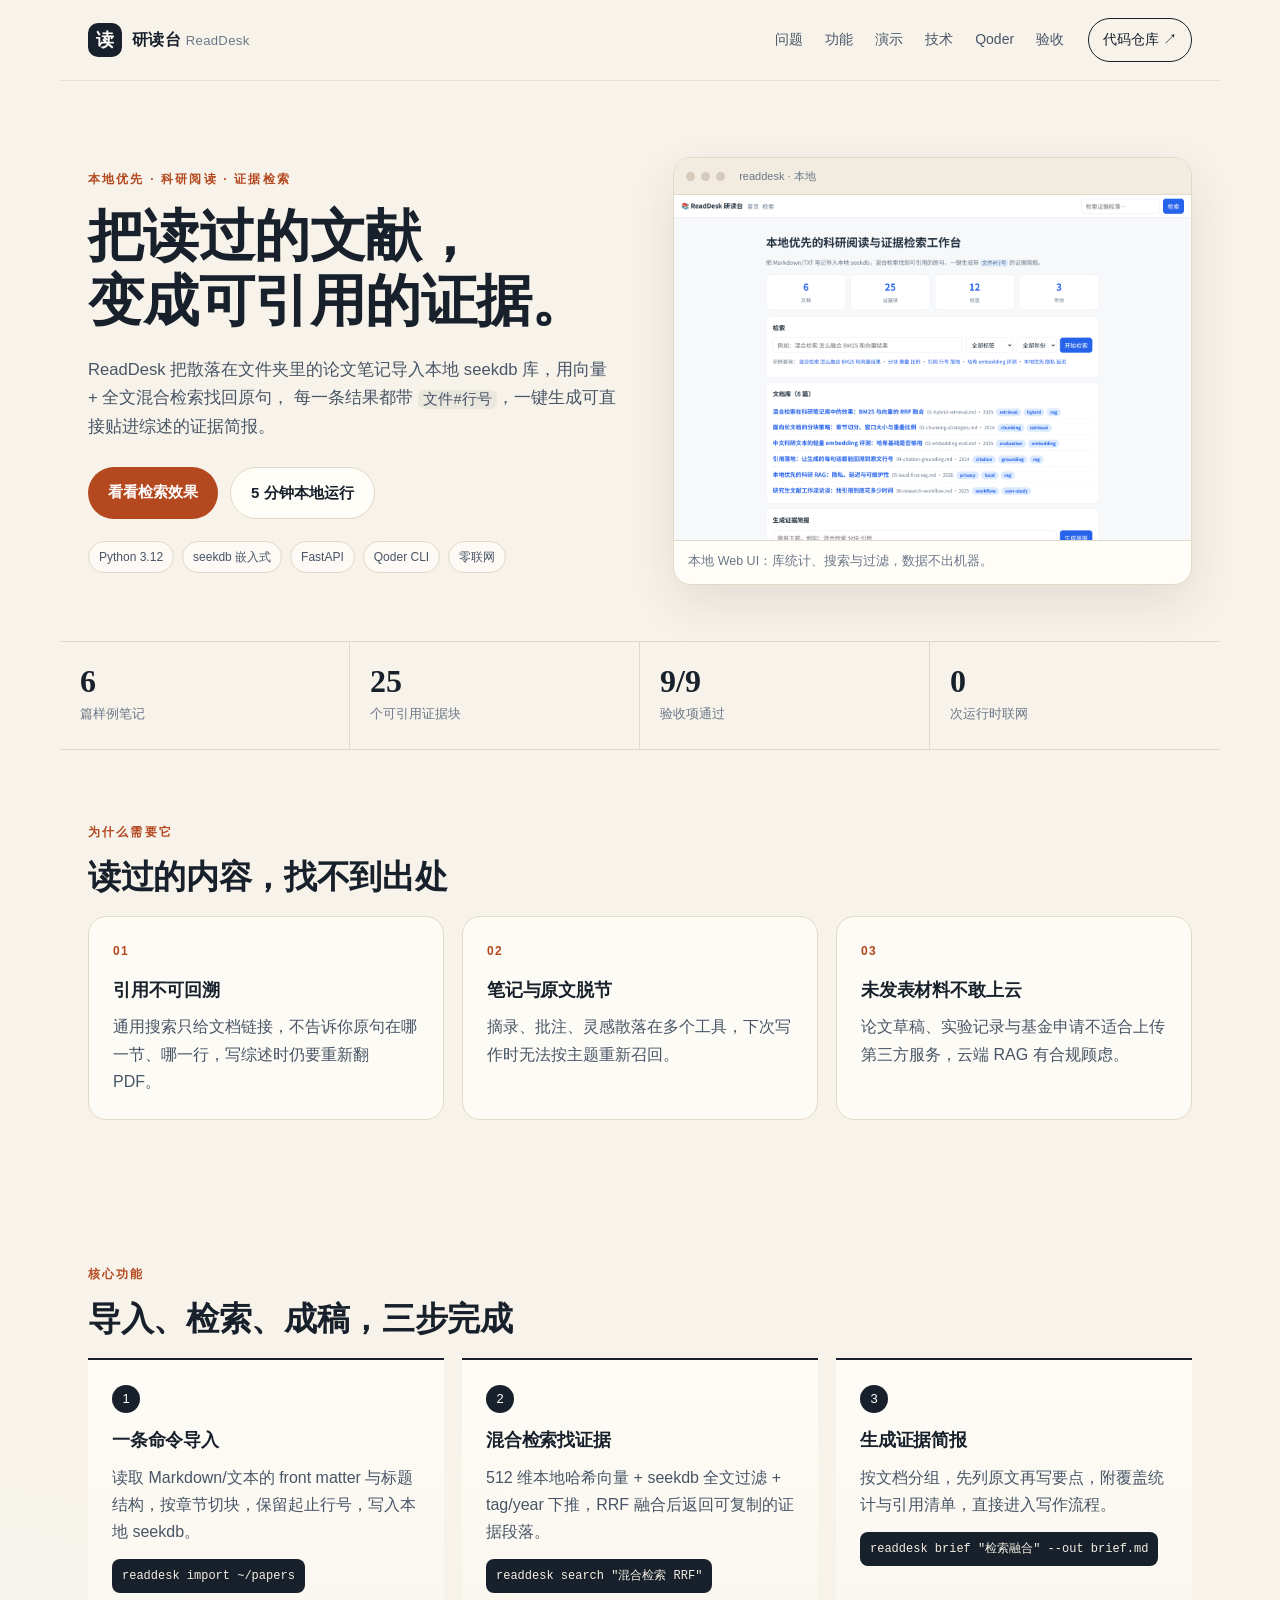
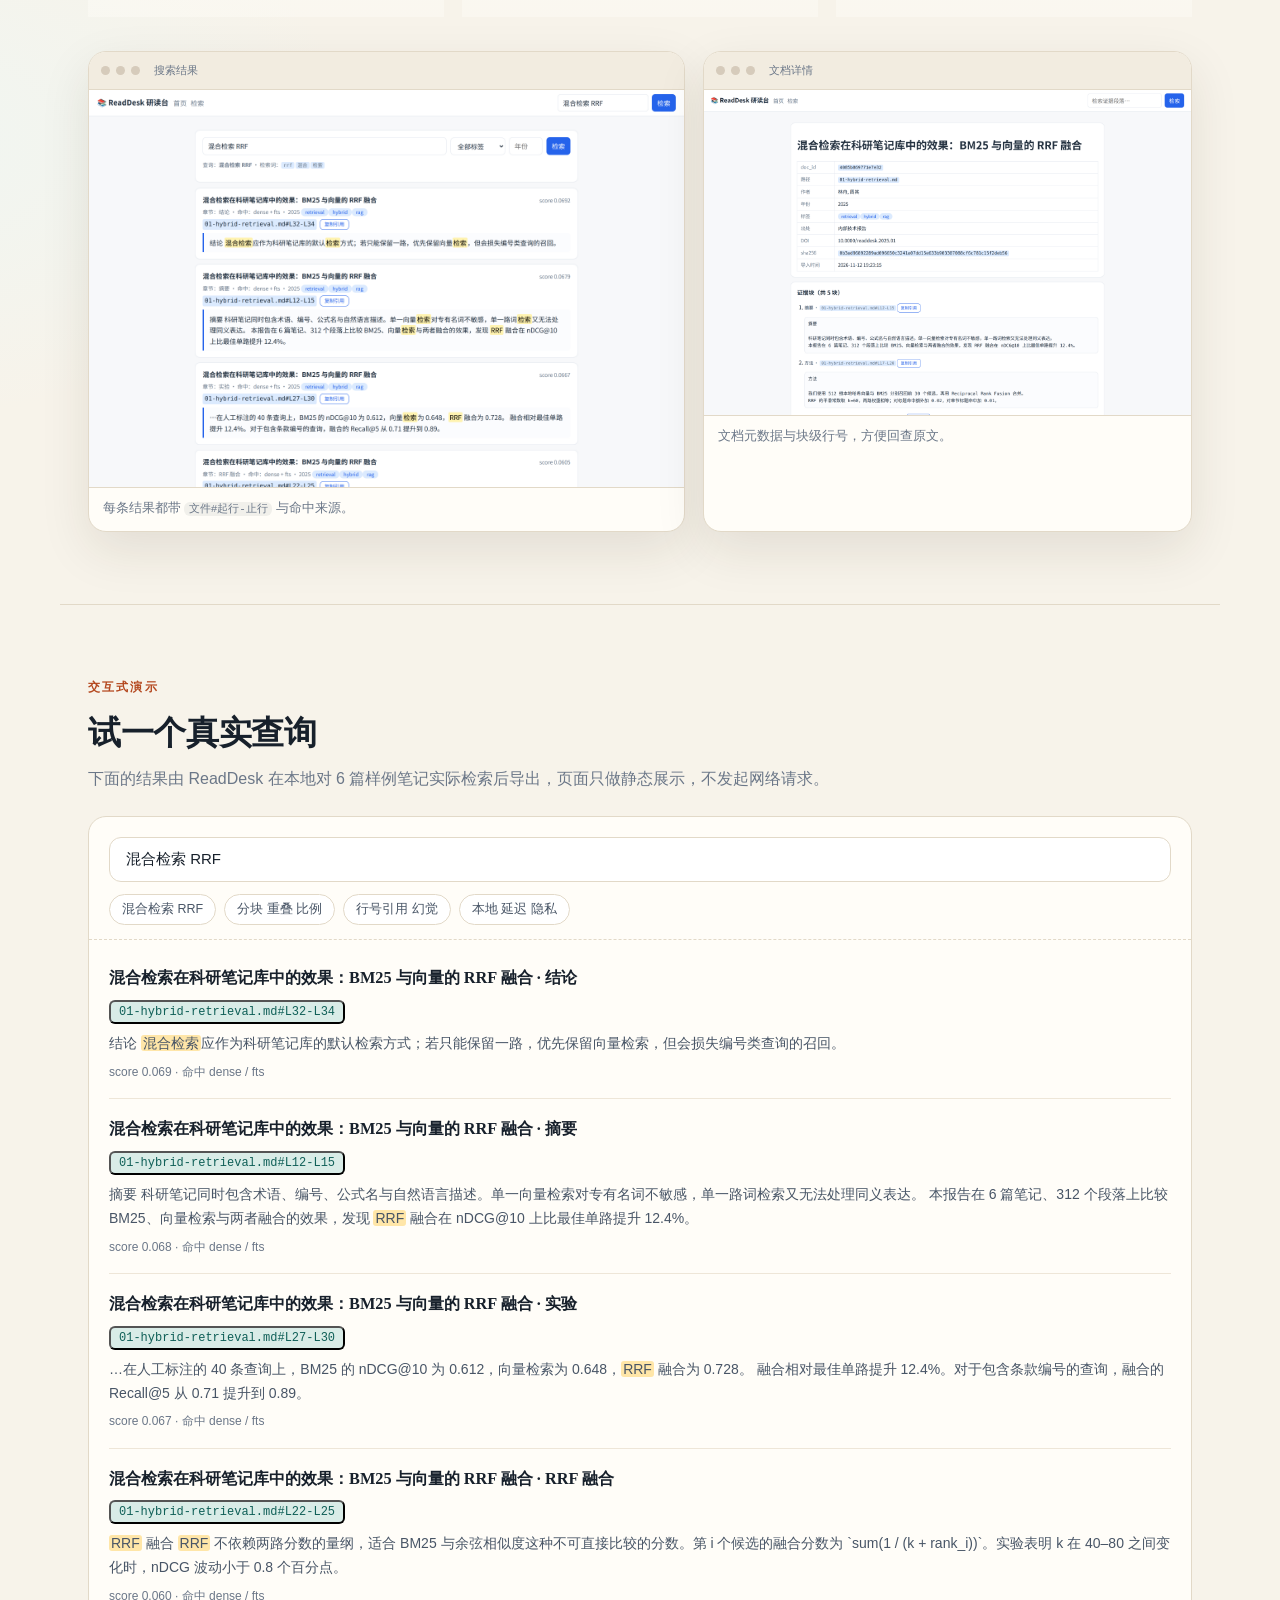
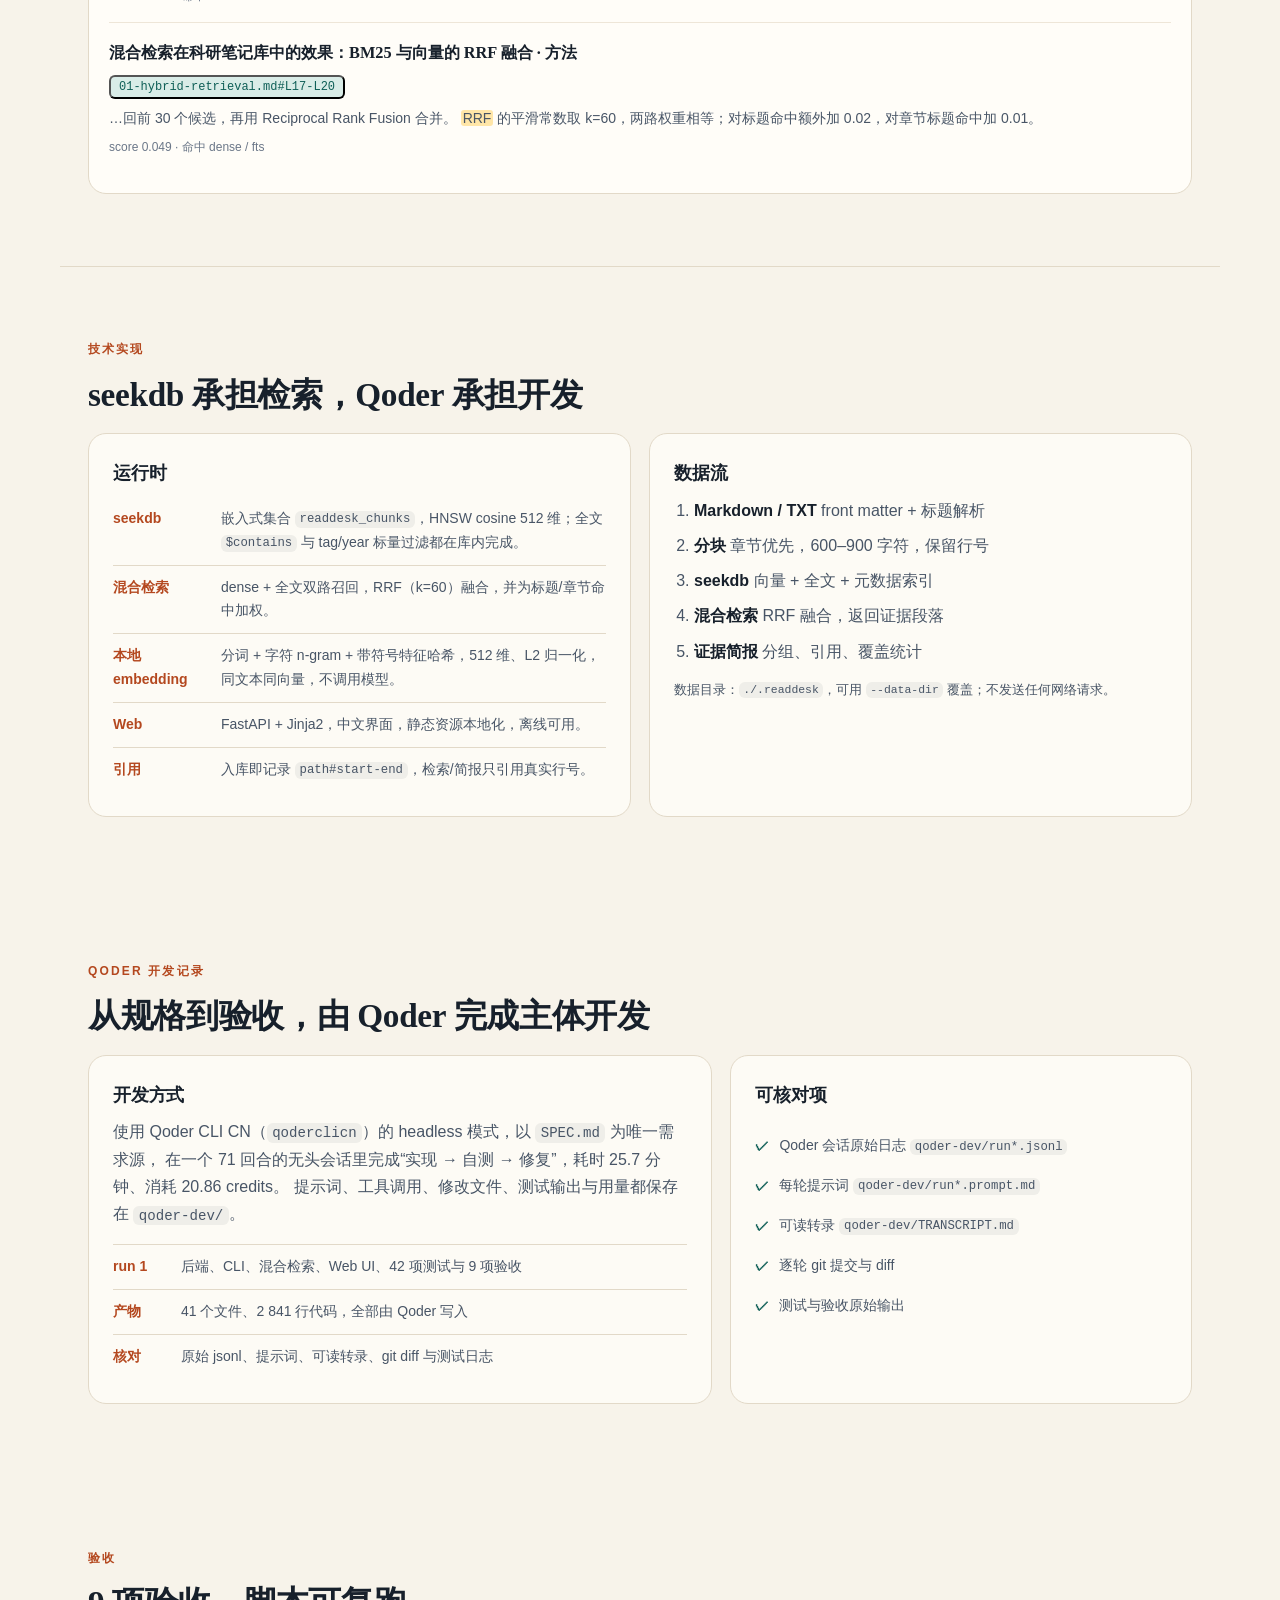
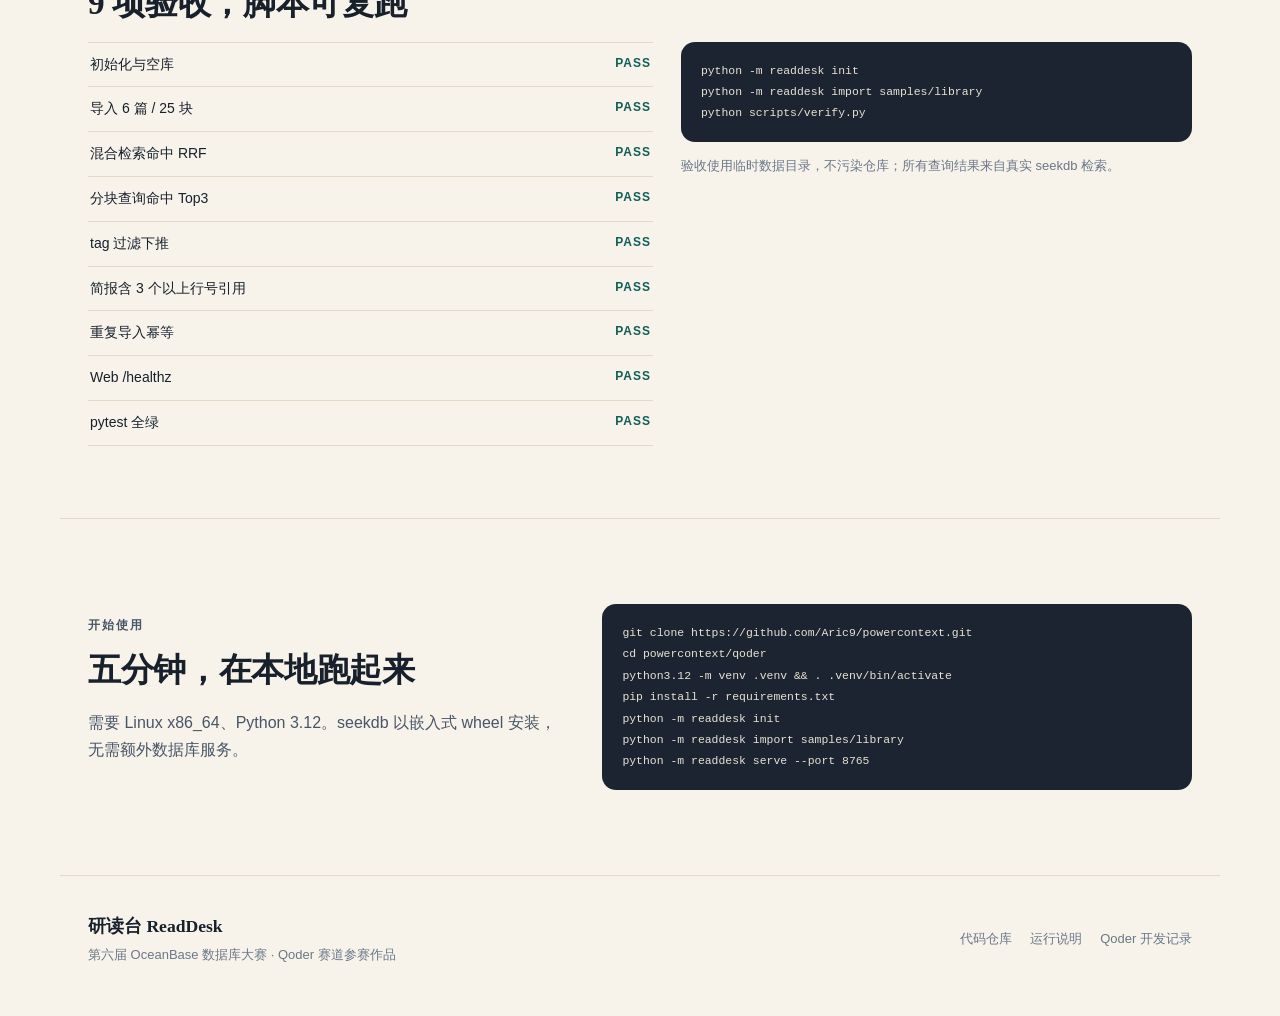
==== qoder/site/index.html @ 0f5fea60 "feat(qoder): add ReadDesk local-first research evidence workbench" ====
<!doctype html>
<html lang="zh-CN">
<head>
  <meta charset="utf-8" />
  <meta name="viewport" content="width=device-width, initial-scale=1" />
  <title>研读台 ReadDesk — 把读过的文献，变成可引用的证据</title>
  <meta name="description" content="ReadDesk 是一个本地优先的科研阅读与证据检索工作台：导入 Markdown 笔记，用 seekdb 混合检索定位原句，一键生成带行号引用的证据简报。" />
  <link rel="stylesheet" href="assets/style.css" />
</head>
<body>
  <header class="site-header">
    <a class="brand" href="#top">
      <span class="brand-mark">读</span>
      <span class="brand-name">研读台 <em>ReadDesk</em></span>
    </a>
    <nav class="nav">
      <a href="#problem">问题</a>
      <a href="#features">功能</a>
      <a href="#demo">演示</a>
      <a href="#tech">技术</a>
      <a href="#qoder">Qoder</a>
      <a href="#verify">验收</a>
    </nav>
    <a class="ghost-button" href="https://github.com/Aric9/powercontext/tree/qoder/readdesk/qoder" target="_blank" rel="noreferrer">代码仓库 ↗</a>
  </header>

  <main id="top">
    <section class="hero">
      <div class="hero-copy">
        <p class="eyebrow">本地优先 · 科研阅读 · 证据检索</p>
        <h1>把读过的文献，<br />变成可引用的证据。</h1>
        <p class="lede">
          ReadDesk 把散落在文件夹里的论文笔记导入本地 seekdb 库，用向量 + 全文混合检索找回原句，
          每一条结果都带 <code>文件#行号</code>，一键生成可直接贴进综述的证据简报。
        </p>
        <div class="hero-actions">
          <a class="primary-button" href="#demo">看看检索效果</a>
          <a class="secondary-button" href="#start">5 分钟本地运行</a>
        </div>
        <ul class="chips" aria-label="技术栈">
          <li>Python 3.12</li>
          <li>seekdb 嵌入式</li>
          <li>FastAPI</li>
          <li>Qoder CLI</li>
          <li>零联网</li>
        </ul>
      </div>
      <figure class="hero-shot">
        <div class="browser-bar"><span></span><span></span><span></span><em>readdesk · 本地</em></div>
        <img src="assets/home.png" alt="ReadDesk 首页：库统计与搜索框" loading="eager" />
        <figcaption>本地 Web UI：库统计、搜索与过滤，数据不出机器。</figcaption>
      </figure>
    </section>

    <section class="stats" aria-label="项目数据">
      <div><strong>6</strong><span>篇样例笔记</span></div>
      <div><strong id="stat-chunks">25</strong><span>个可引用证据块</span></div>
      <div><strong>9/9</strong><span>验收项通过</span></div>
      <div><strong>0</strong><span>次运行时联网</span></div>
    </section>

    <section id="problem" class="section">
      <p class="section-kicker">为什么需要它</p>
      <h2>读过的内容，找不到出处</h2>
      <div class="grid three">
        <article class="card">
          <span class="card-no">01</span>
          <h3>引用不可回溯</h3>
          <p>通用搜索只给文档链接，不告诉你原句在哪一节、哪一行，写综述时仍要重新翻 PDF。</p>
        </article>
        <article class="card">
          <span class="card-no">02</span>
          <h3>笔记与原文脱节</h3>
          <p>摘录、批注、灵感散落在多个工具，下次写作时无法按主题重新召回。</p>
        </article>
        <article class="card">
          <span class="card-no">03</span>
          <h3>未发表材料不敢上云</h3>
          <p>论文草稿、实验记录与基金申请不适合上传第三方服务，云端 RAG 有合规顾虑。</p>
        </article>
      </div>
    </section>

    <section id="features" class="section">
      <p class="section-kicker">核心功能</p>
      <h2>导入、检索、成稿，三步完成</h2>
      <div class="flow">
        <article>
          <span class="flow-num">1</span>
          <h3>一条命令导入</h3>
          <p>读取 Markdown/文本的 front matter 与标题结构，按章节切块，保留起止行号，写入本地 seekdb。</p>
          <code>readdesk import ~/papers</code>
        </article>
        <article>
          <span class="flow-num">2</span>
          <h3>混合检索找证据</h3>
          <p>512 维本地哈希向量 + seekdb 全文过滤 + tag/year 下推，RRF 融合后返回可复制的证据段落。</p>
          <code>readdesk search "混合检索 RRF"</code>
        </article>
        <article>
          <span class="flow-num">3</span>
          <h3>生成证据简报</h3>
          <p>按文档分组，先列原文再写要点，附覆盖统计与引用清单，直接进入写作流程。</p>
          <code>readdesk brief "检索融合" --out brief.md</code>
        </article>
      </div>
      <div class="shots">
        <figure class="shot">
          <div class="browser-bar"><span></span><span></span><span></span><em>搜索结果</em></div>
          <img src="assets/search.png" alt="ReadDesk 搜索结果页：证据段落、引用与分数" loading="lazy" />
          <figcaption>每条结果都带 <code>文件#起行-止行</code> 与命中来源。</figcaption>
        </figure>
        <figure class="shot">
          <div class="browser-bar"><span></span><span></span><span></span><em>文档详情</em></div>
          <img src="assets/doc.png" alt="ReadDesk 文档详情页：元数据与分块行号" loading="lazy" />
          <figcaption>文档元数据与块级行号，方便回查原文。</figcaption>
        </figure>
      </div>
    </section>

    <section id="demo" class="section demo-section">
      <p class="section-kicker">交互式演示</p>
      <h2>试一个真实查询</h2>
      <p class="demo-note">下面的结果由 ReadDesk 在本地对 6 篇样例笔记实际检索后导出，页面只做静态展示，不发起网络请求。</p>
      <div class="demo-box">
        <div class="demo-controls">
          <input id="demo-input" type="search" placeholder="输入关键词，例如：RRF、分块、行号引用" aria-label="演示搜索" />
          <div class="demo-chips" id="demo-chips"></div>
        </div>
        <ol class="demo-results" id="demo-results"></ol>
      </div>
    </section>

    <section id="tech" class="section">
      <p class="section-kicker">技术实现</p>
      <h2>seekdb 承担检索，Qoder 承担开发</h2>
      <div class="grid two">
        <div class="panel">
          <h3>运行时</h3>
          <table class="tech-table">
            <tr><th>seekdb</th><td>嵌入式集合 <code>readdesk_chunks</code>，HNSW cosine 512 维；全文 <code>$contains</code> 与 tag/year 标量过滤都在库内完成。</td></tr>
            <tr><th>混合检索</th><td>dense + 全文双路召回，RRF（k=60）融合，并为标题/章节命中加权。</td></tr>
            <tr><th>本地 embedding</th><td>分词 + 字符 n-gram + 带符号特征哈希，512 维、L2 归一化，同文本同向量，不调用模型。</td></tr>
            <tr><th>Web</th><td>FastAPI + Jinja2，中文界面，静态资源本地化，离线可用。</td></tr>
            <tr><th>引用</th><td>入库即记录 <code>path#start-end</code>，检索/简报只引用真实行号。</td></tr>
          </table>
        </div>
        <div class="panel">
          <h3>数据流</h3>
          <ol class="pipeline">
            <li><span>Markdown / TXT</span> front matter + 标题解析</li>
            <li><span>分块</span> 章节优先，600–900 字符，保留行号</li>
            <li><span>seekdb</span> 向量 + 全文 + 元数据索引</li>
            <li><span>混合检索</span> RRF 融合，返回证据段落</li>
            <li><span>证据简报</span> 分组、引用、覆盖统计</li>
          </ol>
          <p class="muted">数据目录：<code>./.readdesk</code>，可用 <code>--data-dir</code> 覆盖；不发送任何网络请求。</p>
        </div>
      </div>
    </section>

    <section id="qoder" class="section">
      <p class="section-kicker">Qoder 开发记录</p>
      <h2>从规格到验收，由 Qoder 完成主体开发</h2>
      <div class="qoder-grid">
        <div class="panel">
          <h3>开发方式</h3>
          <p>使用 Qoder CLI CN（<code>qoderclicn</code>）的 headless 模式，以 <code>SPEC.md</code> 为唯一需求源，
          在一个 71 回合的无头会话里完成“实现 → 自测 → 修复”，耗时 25.7 分钟、消耗 20.86 credits。
          提示词、工具调用、修改文件、测试输出与用量都保存在 <code>qoder-dev/</code>。</p>
          <ul class="record-list" id="qoder-record">
            <li><strong>run 1</strong><span>后端、CLI、混合检索、Web UI、42 项测试与 9 项验收</span></li>
            <li><strong>产物</strong><span>41 个文件、2 841 行代码，全部由 Qoder 写入</span></li>
            <li><strong>核对</strong><span>原始 jsonl、提示词、可读转录、git diff 与测试日志</span></li>
          </ul>
        </div>
        <div class="panel">
          <h3>可核对项</h3>
          <ul class="check-list">
            <li>Qoder 会话原始日志 <code>qoder-dev/run*.jsonl</code></li>
            <li>每轮提示词 <code>qoder-dev/run*.prompt.md</code></li>
            <li>可读转录 <code>qoder-dev/TRANSCRIPT.md</code></li>
            <li>逐轮 git 提交与 diff</li>
            <li>测试与验收原始输出</li>
          </ul>
        </div>
      </div>
    </section>

    <section id="verify" class="section">
      <p class="section-kicker">验收</p>
      <h2>9 项验收，脚本可复跑</h2>
      <div class="verify-wrap">
        <ol class="verify-list" id="verify-list">
          <li><span>初始化与空库</span><b>PASS</b></li>
          <li><span>导入 6 篇 / 25 块</span><b>PASS</b></li>
          <li><span>混合检索命中 RRF</span><b>PASS</b></li>
          <li><span>分块查询命中 Top3</span><b>PASS</b></li>
          <li><span>tag 过滤下推</span><b>PASS</b></li>
          <li><span>简报含 3 个以上行号引用</span><b>PASS</b></li>
          <li><span>重复导入幂等</span><b>PASS</b></li>
          <li><span>Web /healthz</span><b>PASS</b></li>
          <li><span>pytest 全绿</span><b>PASS</b></li>
        </ol>
        <div class="verify-code">
          <pre><code>python -m readdesk init
python -m readdesk import samples/library
python scripts/verify.py</code></pre>
          <p class="muted">验收使用临时数据目录，不污染仓库；所有查询结果来自真实 seekdb 检索。</p>
        </div>
      </div>
    </section>

    <section id="start" class="section start-section">
      <div>
        <p class="section-kicker">开始使用</p>
        <h2>五分钟，在本地跑起来</h2>
        <p>需要 Linux x86_64、Python 3.12。seekdb 以嵌入式 wheel 安装，无需额外数据库服务。</p>
      </div>
      <pre class="quickstart"><code>git clone https://github.com/Aric9/powercontext.git
cd powercontext/qoder
python3.12 -m venv .venv &amp;&amp; . .venv/bin/activate
pip install -r requirements.txt
python -m readdesk init
python -m readdesk import samples/library
python -m readdesk serve --port 8765</code></pre>
    </section>
  </main>

  <footer class="site-footer">
    <div>
      <strong>研读台 ReadDesk</strong>
      <p>第六届 OceanBase 数据库大赛 · Qoder 赛道参赛作品</p>
    </div>
    <div class="footer-links">
      <a href="https://github.com/Aric9/powercontext/tree/qoder/readdesk/qoder" target="_blank" rel="noreferrer">代码仓库</a>
      <a href="https://github.com/Aric9/powercontext/blob/qoder/readdesk/qoder/README.md" target="_blank" rel="noreferrer">运行说明</a>
      <a href="https://github.com/Aric9/powercontext/tree/qoder/readdesk/qoder/qoder-dev" target="_blank" rel="noreferrer">Qoder 开发记录</a>
    </div>
  </footer>

  <script src="assets/app.js"></script>
</body>
</html>
---- qoder/site/assets/style.css ----
:root {
  --ink: #17202b;
  --ink-soft: #485566;
  --muted: #6b7788;
  --paper: #f7f3ea;
  --paper-2: #fffdf8;
  --line: #e2d9c8;
  --accent: #b4481f;
  --accent-soft: #f3d9c9;
  --teal: #0f5f57;
  --teal-soft: #d9ece7;
  --shadow: 0 18px 50px rgba(52, 40, 20, 0.10);
  --radius: 18px;
  --max: 1160px;
}

* { box-sizing: border-box; }

html { scroll-behavior: smooth; }

body {
  margin: 0;
  color: var(--ink);
  background:
    radial-gradient(1200px 600px at 80% -10%, #fff7e8 0%, transparent 60%),
    radial-gradient(900px 500px at -10% 30%, #f0f6f2 0%, transparent 55%),
    var(--paper);
  font-family: -apple-system, BlinkMacSystemFont, "Segoe UI", "PingFang SC", "Microsoft YaHei", sans-serif;
  font-size: 16px;
  line-height: 1.7;
  -webkit-font-smoothing: antialiased;
}

a { color: inherit; }

code {
  font-family: "SFMono-Regular", Consolas, "Liberation Mono", monospace;
  font-size: 0.88em;
  background: rgba(23, 32, 43, 0.06);
  padding: 0.12em 0.38em;
  border-radius: 6px;
  word-break: break-word;
}

.site-header {
  position: sticky;
  top: 0;
  z-index: 20;
  display: flex;
  align-items: center;
  gap: 24px;
  max-width: var(--max);
  margin: 0 auto;
  padding: 18px 28px;
  background: rgba(247, 243, 234, 0.86);
  backdrop-filter: blur(12px);
  border-bottom: 1px solid rgba(226, 217, 200, 0.7);
}

.brand {
  display: inline-flex;
  align-items: center;
  gap: 10px;
  text-decoration: none;
  font-weight: 700;
  letter-spacing: 0.02em;
}

.brand-mark {
  display: grid;
  place-items: center;
  width: 34px;
  height: 34px;
  border-radius: 10px;
  background: var(--ink);
  color: var(--paper-2);
  font-family: Georgia, "Songti SC", serif;
  font-size: 18px;
}

.brand-name em { font-style: normal; color: var(--muted); font-weight: 500; font-size: 0.82em; }

.nav { display: flex; gap: 22px; margin-left: auto; }
.nav a { text-decoration: none; color: var(--ink-soft); font-size: 14px; }
.nav a:hover { color: var(--accent); }

.ghost-button {
  text-decoration: none;
  font-size: 14px;
  padding: 9px 14px;
  border: 1px solid var(--ink);
  border-radius: 999px;
  background: transparent;
}
.ghost-button:hover { background: var(--ink); color: var(--paper-2); }

main { overflow: clip; }

.hero {
  display: grid;
  grid-template-columns: 1.02fr 1fr;
  gap: 56px;
  align-items: center;
  max-width: var(--max);
  margin: 0 auto;
  padding: 76px 28px 56px;
}

.eyebrow, .section-kicker {
  margin: 0 0 14px;
  color: var(--accent);
  font-size: 12px;
  font-weight: 700;
  letter-spacing: 0.18em;
  text-transform: uppercase;
}

h1, h2, h3 {
  font-family: Georgia, "Songti SC", "Noto Serif CJK SC", serif;
  font-weight: 600;
  letter-spacing: -0.01em;
}

h1 { margin: 0 0 22px; font-size: clamp(2.3rem, 4.4vw, 3.7rem); line-height: 1.16; }
h2 { margin: 0 0 18px; font-size: clamp(1.7rem, 2.6vw, 2.4rem); line-height: 1.25; }
h3 { margin: 0 0 8px; font-size: 1.12rem; }

.lede { margin: 0 0 26px; color: var(--ink-soft); font-size: 1.04rem; max-width: 38em; }

.hero-actions { display: flex; gap: 12px; flex-wrap: wrap; margin-bottom: 22px; }

.primary-button, .secondary-button {
  display: inline-block;
  padding: 12px 20px;
  border-radius: 999px;
  text-decoration: none;
  font-weight: 600;
  font-size: 15px;
}
.primary-button { background: var(--accent); color: #fff; }
.primary-button:hover { background: #943a18; }
.secondary-button { border: 1px solid var(--line); background: var(--paper-2); color: var(--ink); }
.secondary-button:hover { border-color: var(--ink); }

.chips { display: flex; flex-wrap: wrap; gap: 8px; margin: 0; padding: 0; list-style: none; }
.chips li {
  font-size: 12px;
  color: var(--ink-soft);
  background: rgba(255, 253, 248, 0.8);
  border: 1px solid var(--line);
  border-radius: 999px;
  padding: 5px 10px;
}

.hero-shot, .shot {
  margin: 0;
  border: 1px solid var(--line);
  border-radius: var(--radius);
  background: var(--paper-2);
  box-shadow: var(--shadow);
  overflow: hidden;
}
.hero-shot img, .shot img { display: block; width: 100%; height: auto; }
.hero-shot figcaption, .shot figcaption {
  padding: 10px 14px 12px;
  color: var(--muted);
  font-size: 12.5px;
  border-top: 1px solid var(--line);
}

.browser-bar {
  display: flex;
  align-items: center;
  gap: 6px;
  padding: 9px 12px;
  border-bottom: 1px solid var(--line);
  background: #f2ece0;
}
.browser-bar span { width: 9px; height: 9px; border-radius: 50%; background: #d6cbbb; }
.browser-bar em { margin-left: 8px; font-style: normal; color: var(--muted); font-size: 11px; }

.stats {
  display: grid;
  grid-template-columns: repeat(4, 1fr);
  max-width: var(--max);
  margin: 0 auto;
  border-top: 1px solid var(--line);
  border-bottom: 1px solid var(--line);
}
.stats div { padding: 22px 20px; border-right: 1px solid var(--line); }
.stats div:last-child { border-right: 0; }
.stats strong { display: block; font-family: Georgia, serif; font-size: 2rem; line-height: 1.1; }
.stats span { color: var(--muted); font-size: 13px; }

.section { max-width: var(--max); margin: 0 auto; padding: 72px 28px; }

.grid { display: grid; gap: 18px; }
.grid.three { grid-template-columns: repeat(3, 1fr); }
.grid.two { grid-template-columns: repeat(2, 1fr); }

.card, .panel {
  background: rgba(255, 253, 248, 0.82);
  border: 1px solid var(--line);
  border-radius: var(--radius);
  padding: 24px;
}
.card-no { display: block; color: var(--accent); font-size: 12px; font-weight: 700; letter-spacing: 0.12em; margin-bottom: 14px; }
.card p, .panel p { margin: 0; color: var(--ink-soft); }

.flow { display: grid; grid-template-columns: repeat(3, 1fr); gap: 18px; }
.flow article {
  position: relative;
  padding: 24px;
  border-top: 2px solid var(--ink);
  background: linear-gradient(180deg, rgba(255, 253, 248, 0.9), rgba(255, 253, 248, 0.4));
}
.flow-num {
  display: inline-grid;
  place-items: center;
  width: 28px;
  height: 28px;
  margin-bottom: 12px;
  border-radius: 50%;
  background: var(--ink);
  color: var(--paper-2);
  font-size: 13px;
}
.flow p { color: var(--ink-soft); margin: 0 0 14px; }
.flow code { display: inline-block; background: var(--ink); color: #f5efe3; padding: 7px 10px; border-radius: 8px; font-size: 12px; }

.shots { display: grid; grid-template-columns: 1.1fr 0.9fr; gap: 18px; margin-top: 34px; }

.demo-section { border-top: 1px solid var(--line); border-bottom: 1px solid var(--line); }
.demo-note { color: var(--muted); max-width: 60em; margin-top: -6px; }
.demo-box {
  margin-top: 24px;
  background: var(--paper-2);
  border: 1px solid var(--line);
  border-radius: var(--radius);
  overflow: hidden;
}
.demo-controls { padding: 20px 20px 10px; border-bottom: 1px dashed var(--line); }
#demo-input {
  width: 100%;
  padding: 13px 16px;
  border: 1px solid var(--line);
  border-radius: 12px;
  font-size: 15px;
  background: #fff;
  color: var(--ink);
}
#demo-input:focus { outline: 2px solid var(--accent-soft); border-color: var(--accent); }
.demo-chips { display: flex; flex-wrap: wrap; gap: 8px; margin: 12px 0 4px; }
.demo-chips button {
  border: 1px solid var(--line);
  background: #fff;
  border-radius: 999px;
  padding: 6px 12px;
  font-size: 12.5px;
  color: var(--ink-soft);
  cursor: pointer;
}
.demo-chips button:hover { border-color: var(--accent); color: var(--accent); }

.demo-results { list-style: none; margin: 0; padding: 8px 20px 20px; }
.demo-results li { padding: 16px 0; border-bottom: 1px solid #eee6d8; }
.demo-results li:last-child { border-bottom: 0; }
.demo-results h4 { margin: 0 0 4px; font-family: Georgia, "Songti SC", serif; font-size: 1.02rem; }
.demo-results .cite {
  display: inline-block;
  margin-bottom: 8px;
  font-family: "SFMono-Regular", Consolas, monospace;
  font-size: 12px;
  color: var(--teal);
  background: var(--teal-soft);
  padding: 3px 8px;
  border-radius: 6px;
}
.demo-results p { margin: 0; color: var(--ink-soft); font-size: 14px; }
.demo-results mark { background: #ffe6a8; color: inherit; padding: 0 2px; border-radius: 3px; }
.demo-results .meta { margin-top: 6px; color: var(--muted); font-size: 12px; }

.tech-table { width: 100%; border-collapse: collapse; font-size: 14px; }
.tech-table th {
  width: 108px;
  text-align: left;
  vertical-align: top;
  padding: 10px 12px 10px 0;
  color: var(--accent);
  font-weight: 600;
  border-top: 1px solid var(--line);
}
.tech-table td { padding: 10px 0; border-top: 1px solid var(--line); color: var(--ink-soft); }
.tech-table tr:first-child th, .tech-table tr:first-child td { border-top: 0; }

.pipeline { margin: 0 0 14px; padding-left: 20px; color: var(--ink-soft); }
.pipeline li { margin: 8px 0; }
.pipeline span { color: var(--ink); font-weight: 600; }
.muted { color: var(--muted); font-size: 13px; }

.qoder-grid { display: grid; grid-template-columns: 1.15fr 0.85fr; gap: 18px; }
.record-list, .check-list { list-style: none; margin: 16px 0 0; padding: 0; }
.record-list li { display: flex; gap: 14px; padding: 10px 0; border-top: 1px solid var(--line); font-size: 14px; }
.record-list strong { min-width: 54px; color: var(--accent); }
.record-list span { color: var(--ink-soft); }
.check-list li { position: relative; padding: 8px 0 8px 24px; color: var(--ink-soft); font-size: 14px; }
.check-list li::before { content: "✓"; position: absolute; left: 0; color: var(--teal); font-weight: 700; }

.verify-wrap { display: grid; grid-template-columns: 1.05fr 0.95fr; gap: 28px; align-items: start; }
.verify-list { list-style: none; margin: 0; padding: 0; border-top: 1px solid var(--line); }
.verify-list li { display: flex; justify-content: space-between; gap: 16px; padding: 10px 2px; border-bottom: 1px solid var(--line); font-size: 14px; }
.verify-list b { color: var(--teal); font-size: 12px; letter-spacing: 0.08em; }
.verify-code pre { margin: 0 0 12px; }

pre {
  background: #1b2430;
  color: #e9e2d5;
  padding: 18px 20px;
  border-radius: 14px;
  overflow-x: auto;
  font-size: 13px;
  line-height: 1.65;
}
pre code { background: transparent; padding: 0; color: inherit; }

.start-section {
  display: grid;
  grid-template-columns: 0.9fr 1.1fr;
  gap: 32px;
  align-items: center;
  border-top: 1px solid var(--line);
}
.start-section p { color: var(--ink-soft); }

.site-footer {
  display: flex;
  justify-content: space-between;
  gap: 24px;
  flex-wrap: wrap;
  max-width: var(--max);
  margin: 0 auto;
  padding: 36px 28px 52px;
  border-top: 1px solid var(--line);
  color: var(--muted);
  font-size: 13px;
}
.site-footer strong { color: var(--ink); font-family: Georgia, "Songti SC", serif; font-size: 1.1rem; }
.site-footer p { margin: 2px 0 0; }
.footer-links { display: flex; gap: 18px; align-items: center; }
.footer-links a { text-decoration: none; }
.footer-links a:hover { color: var(--accent); }

@media (max-width: 960px) {
  .nav { display: none; }
  .hero { grid-template-columns: 1fr; gap: 34px; padding-top: 48px; }
  .grid.three, .flow, .shots, .grid.two, .qoder-grid, .verify-wrap, .start-section { grid-template-columns: 1fr; }
  .stats { grid-template-columns: repeat(2, 1fr); }
  .stats div:nth-child(2) { border-right: 0; }
  .stats div:nth-child(-n + 2) { border-bottom: 1px solid var(--line); }
}

@media (max-width: 560px) {
  .site-header { padding: 12px 16px; }
  .brand-name em { display: none; }
  .ghost-button { padding: 7px 11px; }
  .section, .hero { padding-left: 18px; padding-right: 18px; }
  .stats { grid-template-columns: 1fr 1fr; }
  h1 { font-size: 2.15rem; }
}
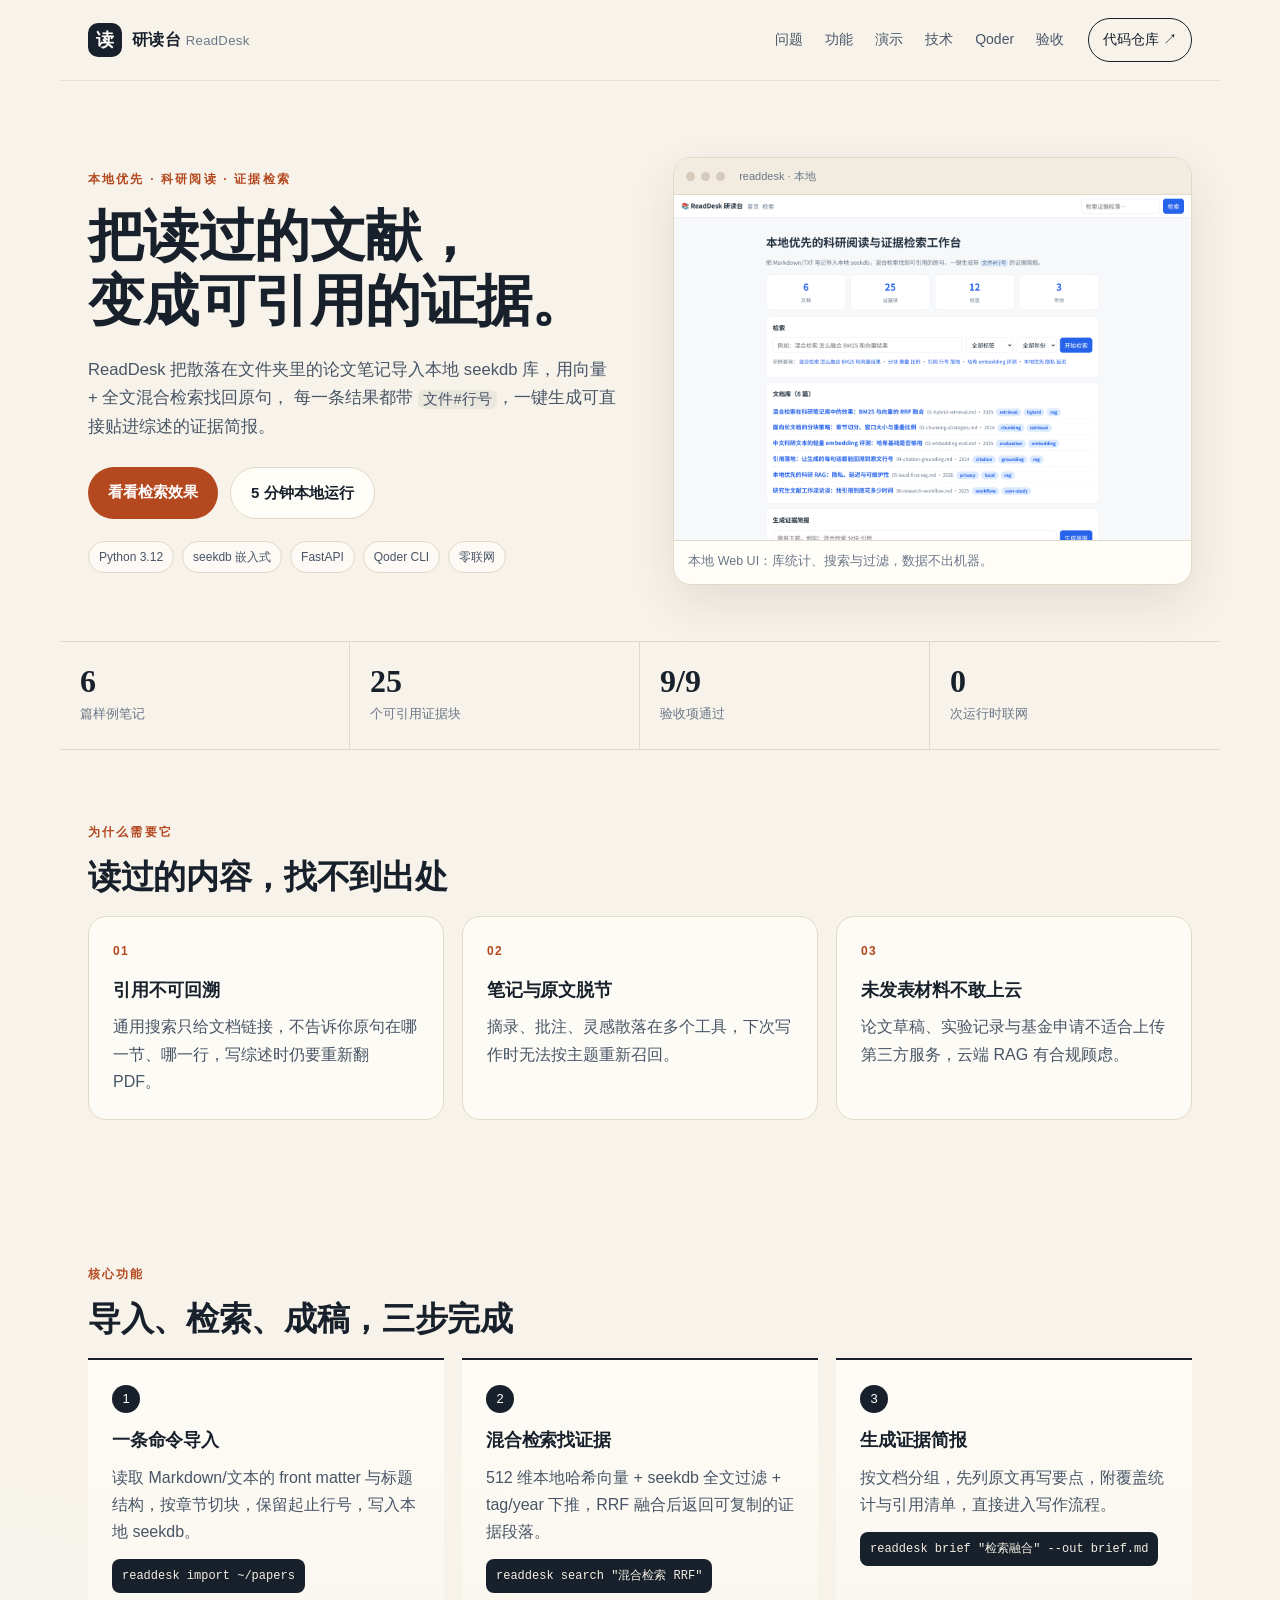
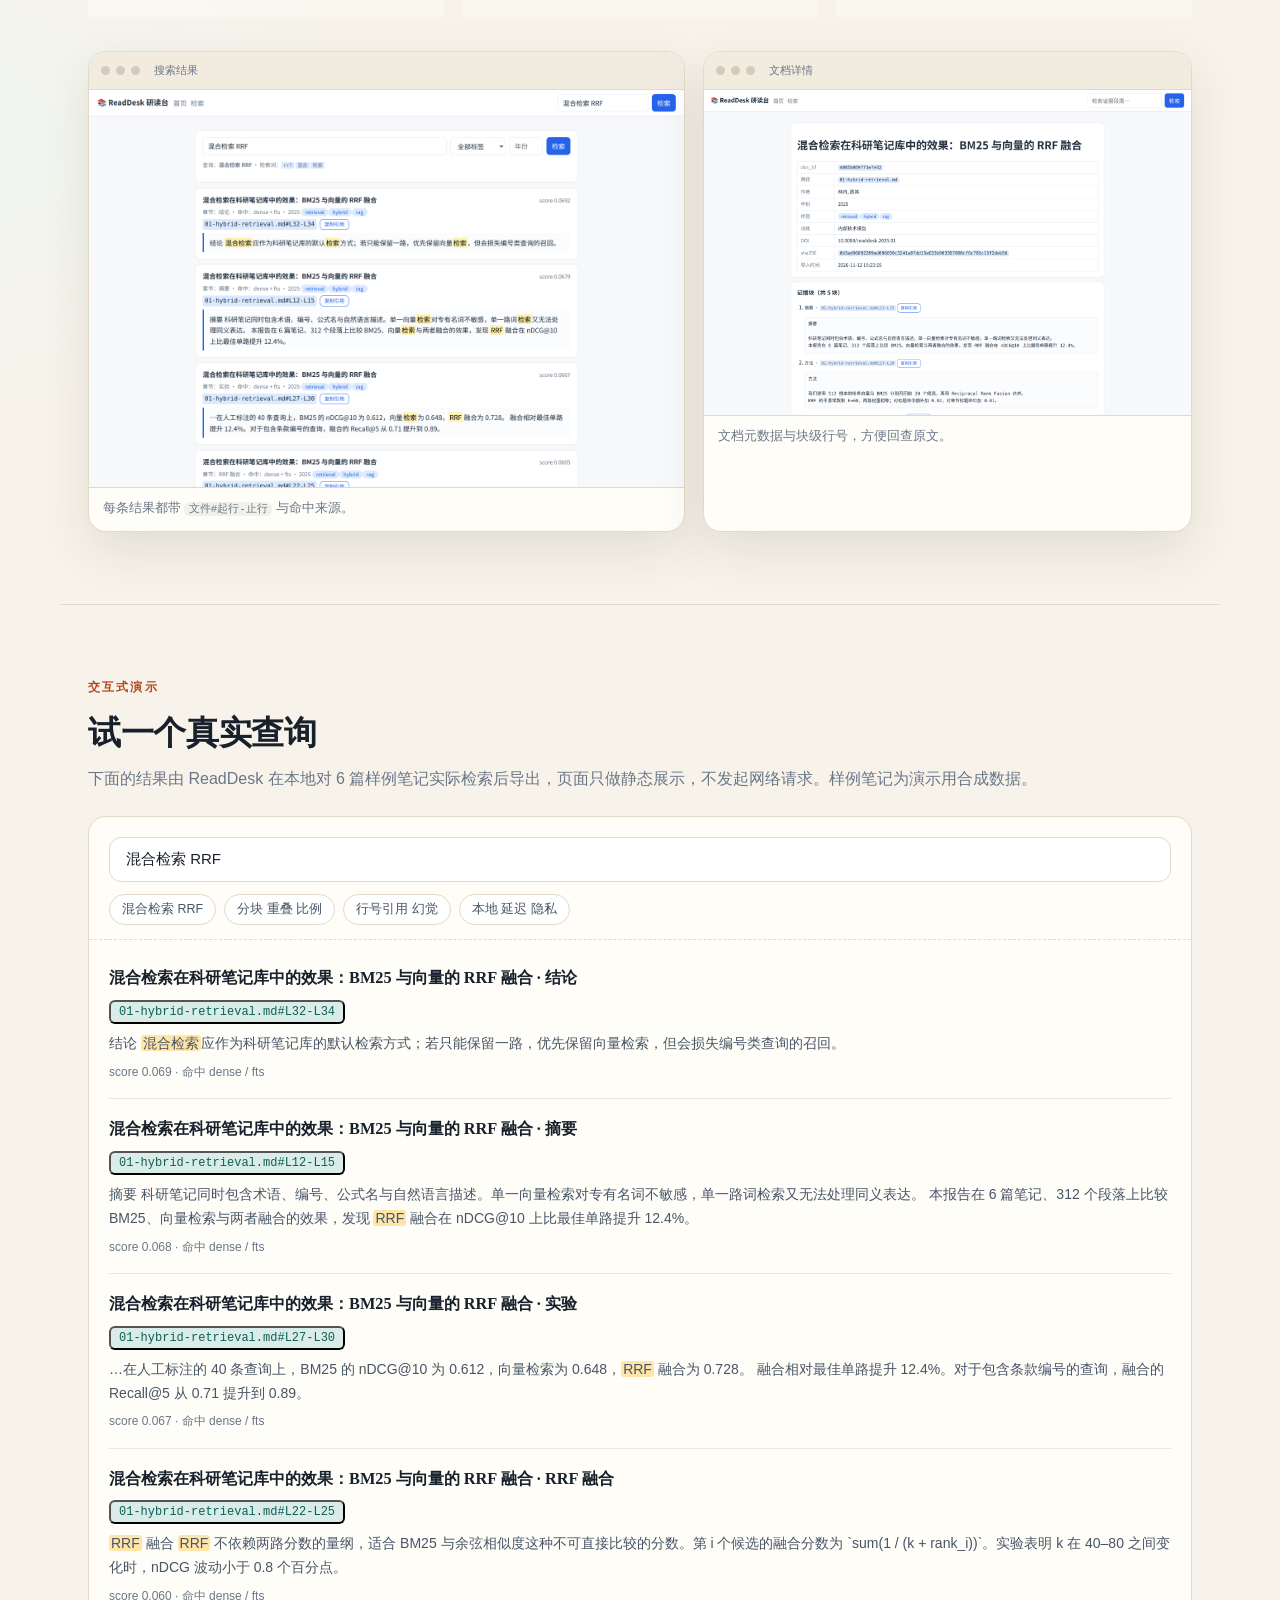
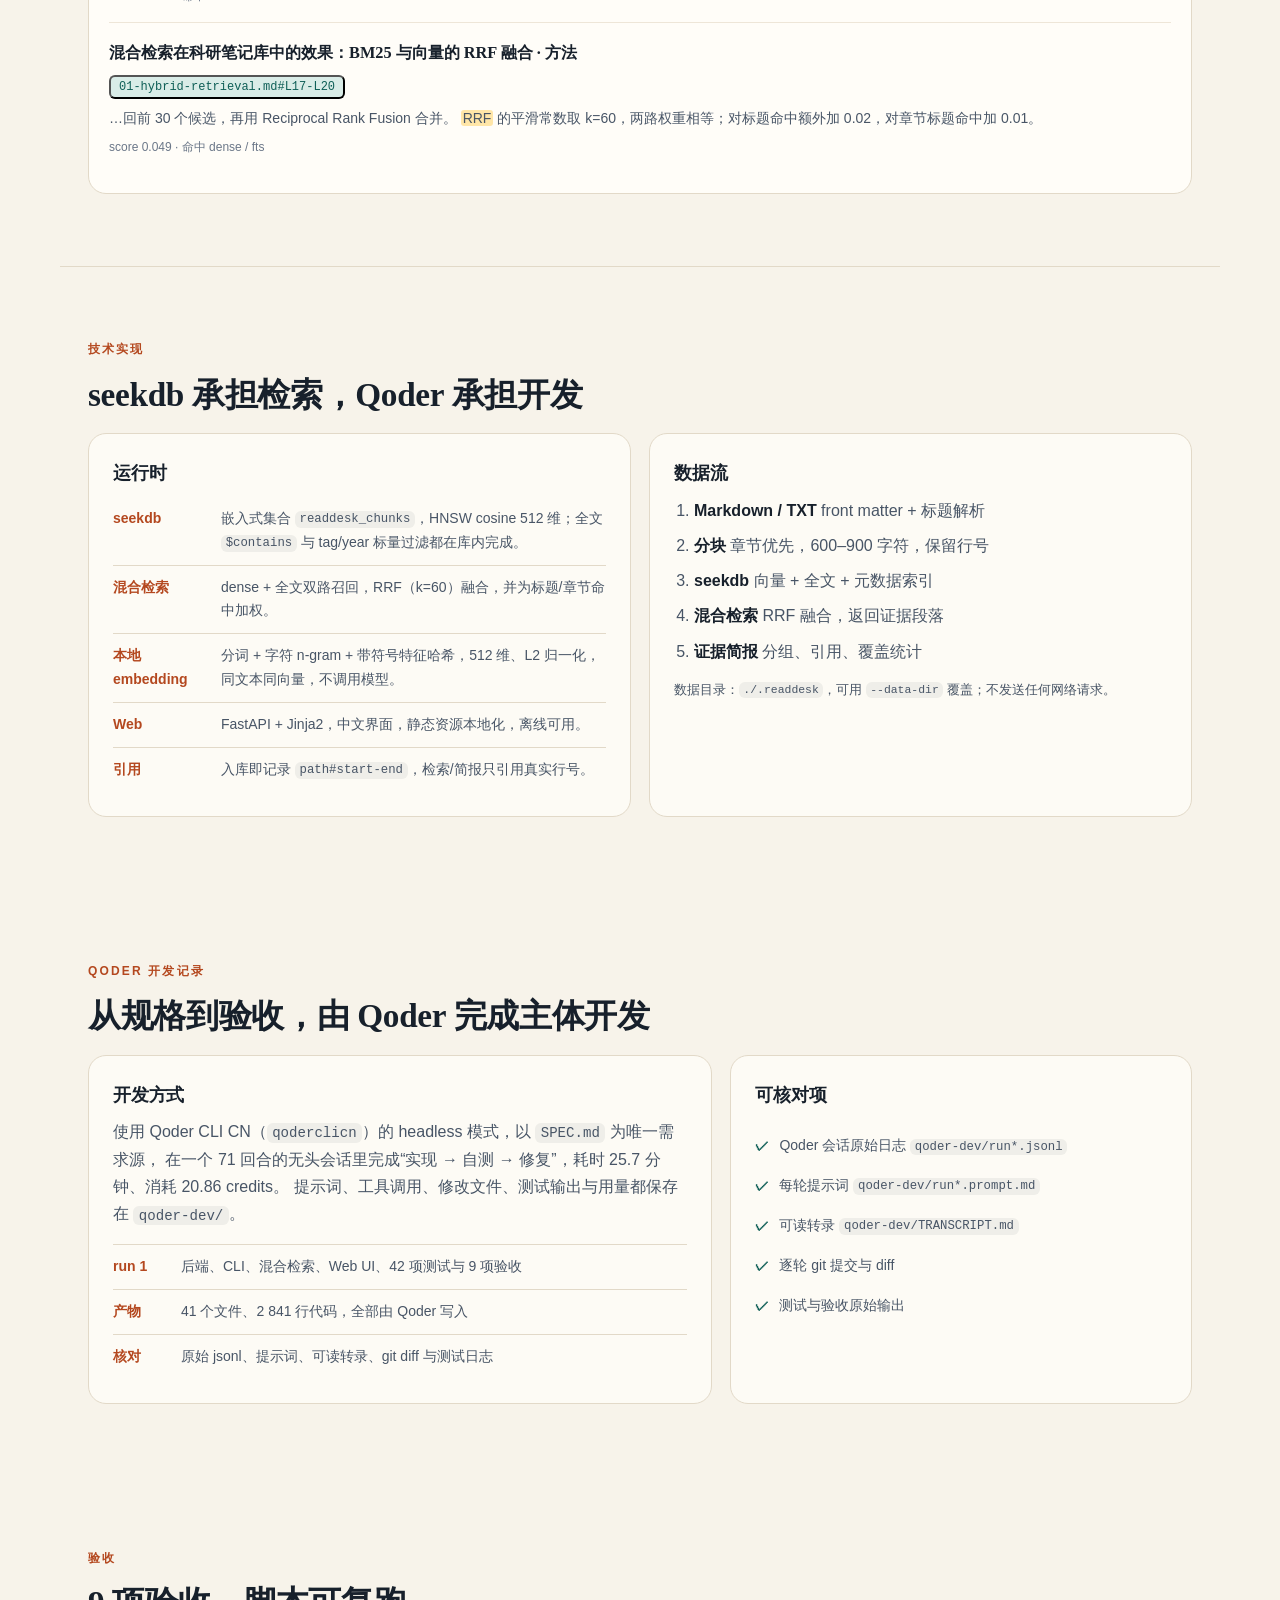
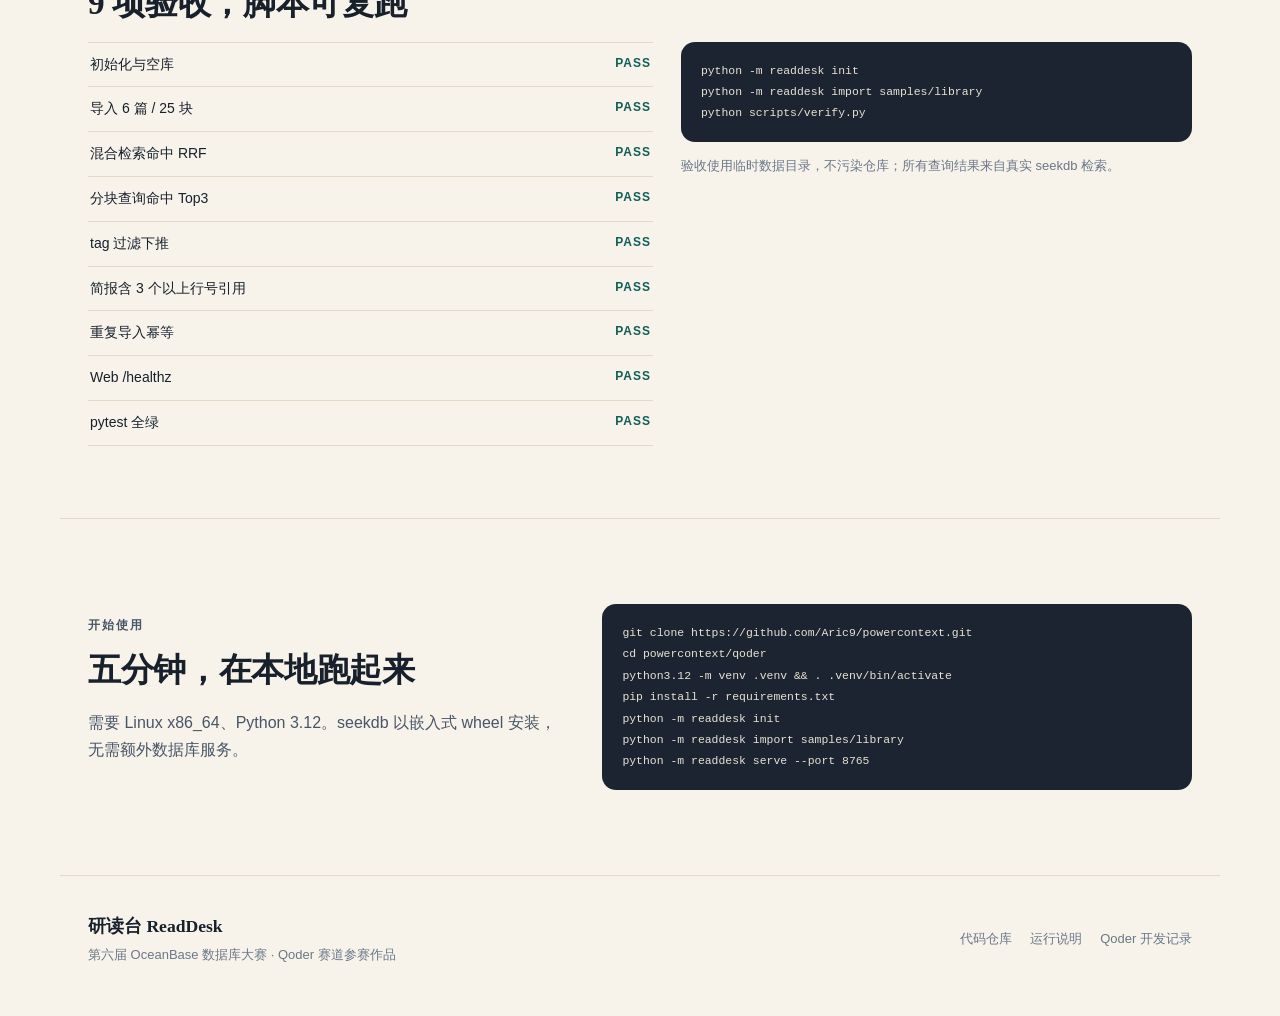
==== commit 666c5773: "docs(qoder): mark sample library as synthetic demo data" ====
--- a/qoder/site/index.html
+++ b/qoder/site/index.html
@@ -121,7 +121,7 @@
     <section id="demo" class="section demo-section">
       <p class="section-kicker">交互式演示</p>
       <h2>试一个真实查询</h2>
-      <p class="demo-note">下面的结果由 ReadDesk 在本地对 6 篇样例笔记实际检索后导出，页面只做静态展示，不发起网络请求。</p>
+      <p class="demo-note">下面的结果由 ReadDesk 在本地对 6 篇样例笔记实际检索后导出，页面只做静态展示，不发起网络请求。样例笔记为演示用合成数据。</p>
       <div class="demo-box">
         <div class="demo-controls">
           <input id="demo-input" type="search" placeholder="输入关键词，例如：RRF、分块、行号引用" aria-label="演示搜索" />
